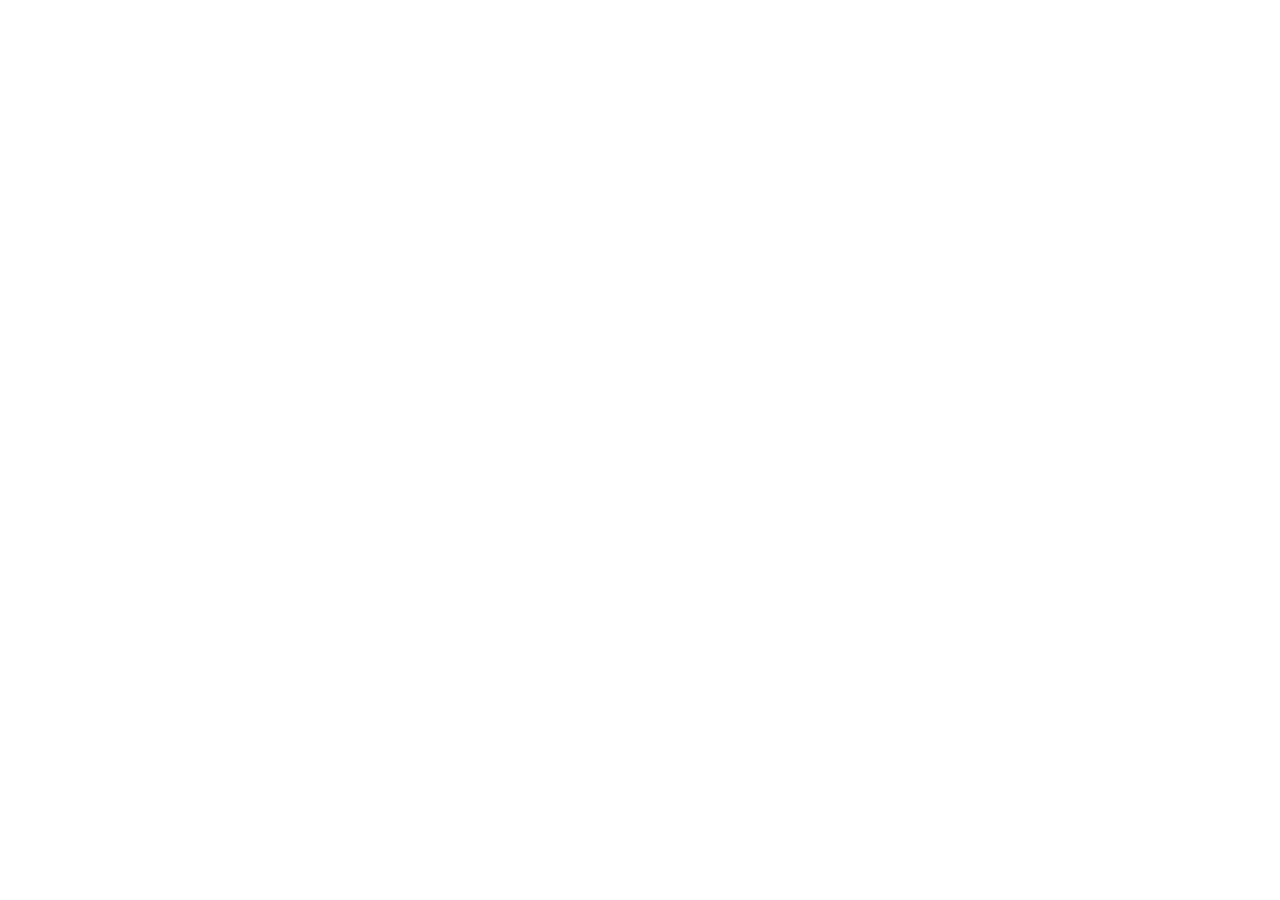
==== index.html @ 6aa42a04 "Do Map , Set , WeakMap , WeakSet" ====
<!doctype html>
<html lang="en">
<head>
    <meta charset="UTF-8">
    <meta name="viewport"
          content="width=device-width, user-scalable=no, initial-scale=1.0, maximum-scale=1.0, minimum-scale=1.0">
    <meta http-equiv="X-UA-Compatible" content="ie=edge">
    <title>Document</title>
</head>
<body>

<script src="./js/map.js"></script>
<script src="./js/set.js"></script>
<script src="./js/weak-map.js"></script>
<script src="./js/weak-set.js"></script>
</body>
</html>
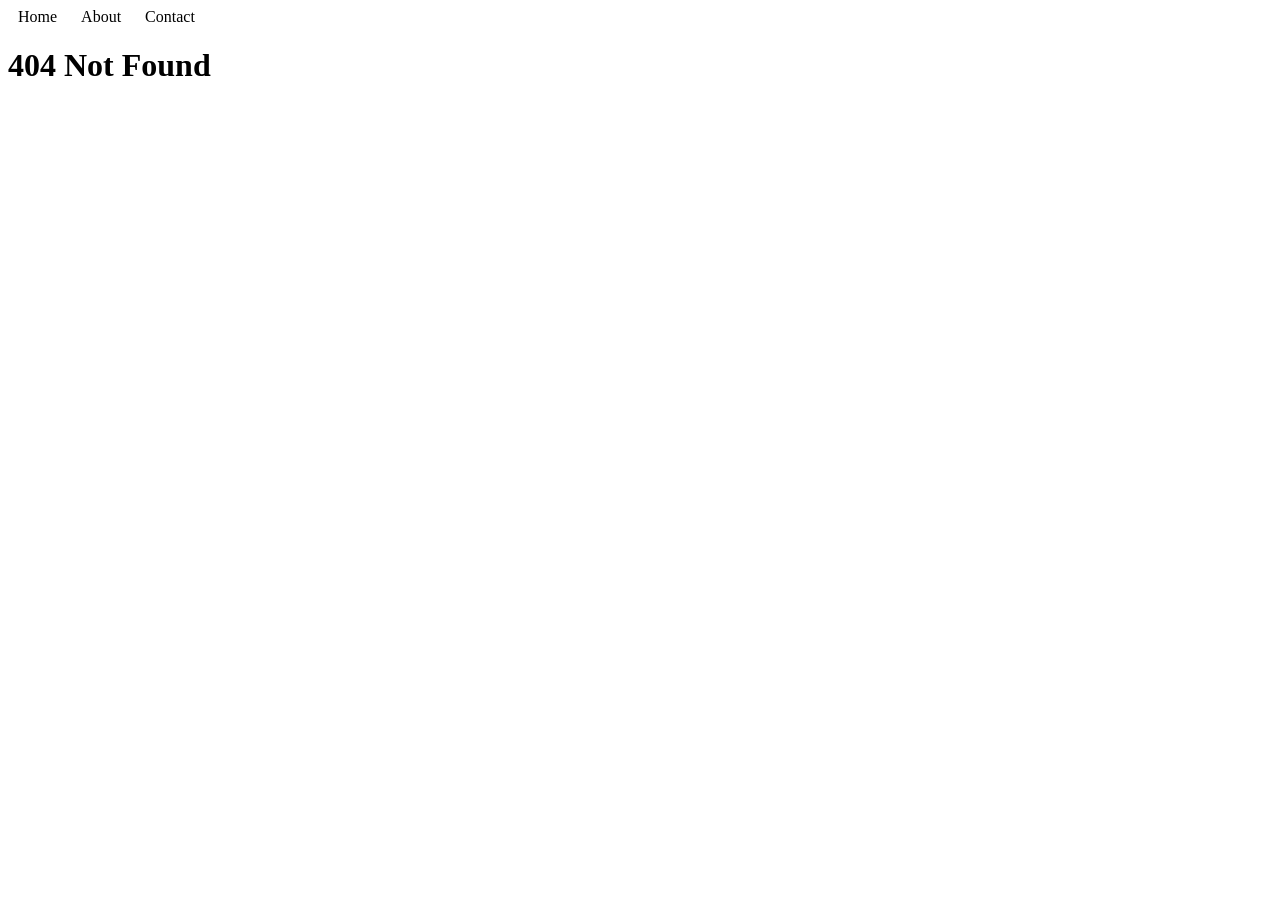
==== commit b0bdfa51: "Navigation at site" ====
--- a/index.html
+++ b/index.html
@@ -6,12 +6,27 @@
           content="width=device-width, user-scalable=no, initial-scale=1.0, maximum-scale=1.0, minimum-scale=1.0">
     <meta http-equiv="X-UA-Compatible" content="ie=edge">
     <title>Document</title>
+    <style>
+        nav a {
+            padding: 10px;
+            text-decoration: none;
+            color: black;
+        }
+        nav a.active {
+            font-weight: bold;
+            color: blue;
+        }
+    </style>
 </head>
 <body>
+    <nav>
+        <a href="/home">Home</a>
+        <a href="/about">About</a>
+        <a href="/contact">Contact</a>
+    </nav>
 
-<script src="./js/map.js"></script>
-<script src="./js/set.js"></script>
-<script src="./js/weak-map.js"></script>
-<script src="./js/weak-set.js"></script>
+    <main id="content"></main>
+
+<script src="./js/script.js"></script>
 </body>
 </html>
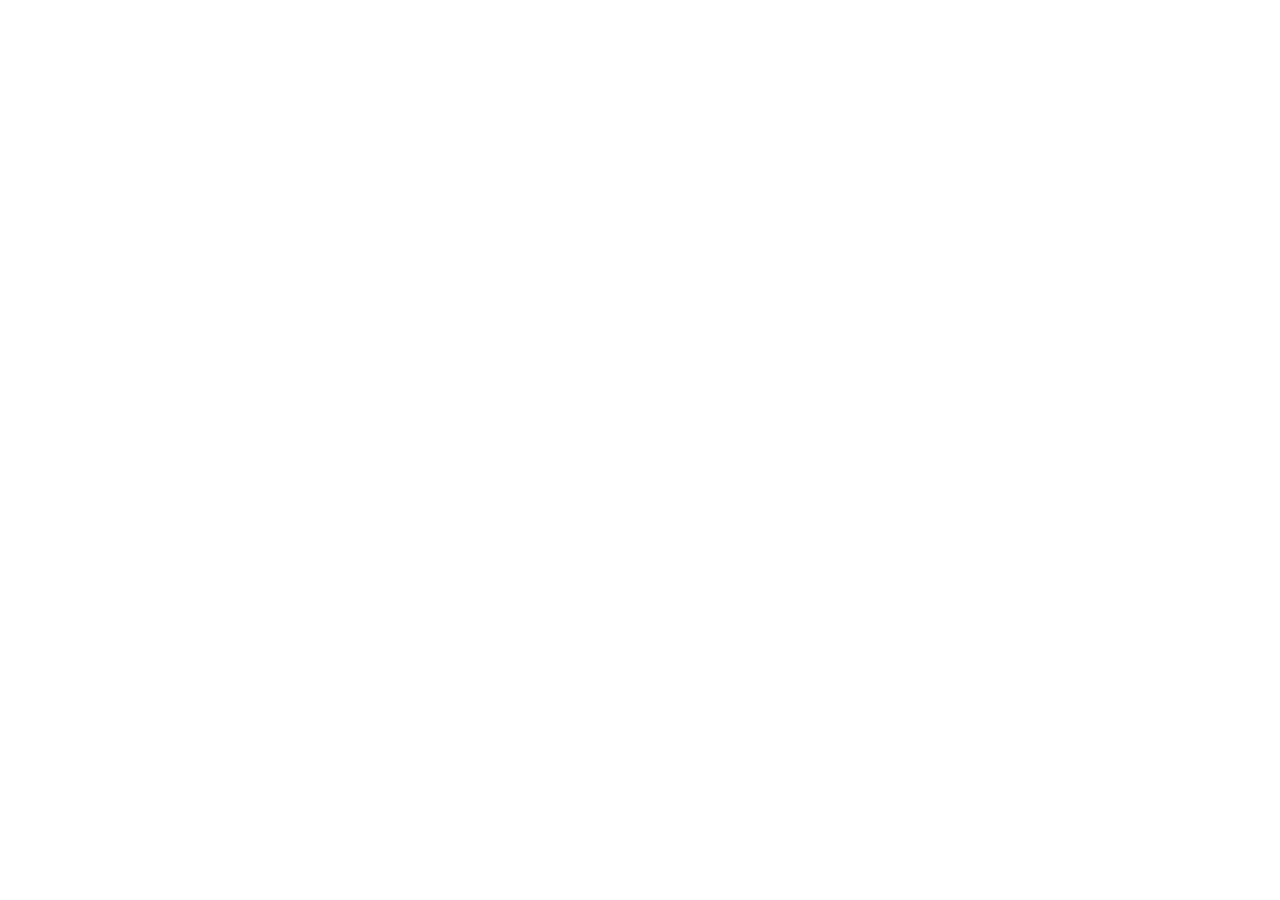
==== commit f2d4921f: "Parsed url" ====
--- a/index.html
+++ b/index.html
@@ -6,26 +6,9 @@
           content="width=device-width, user-scalable=no, initial-scale=1.0, maximum-scale=1.0, minimum-scale=1.0">
     <meta http-equiv="X-UA-Compatible" content="ie=edge">
     <title>Document</title>
-    <style>
-        nav a {
-            padding: 10px;
-            text-decoration: none;
-            color: black;
-        }
-        nav a.active {
-            font-weight: bold;
-            color: blue;
-        }
-    </style>
 </head>
 <body>
-    <nav>
-        <a href="/home">Home</a>
-        <a href="/about">About</a>
-        <a href="/contact">Contact</a>
-    </nav>
 
-    <main id="content"></main>
 
 <script src="./js/script.js"></script>
 </body>
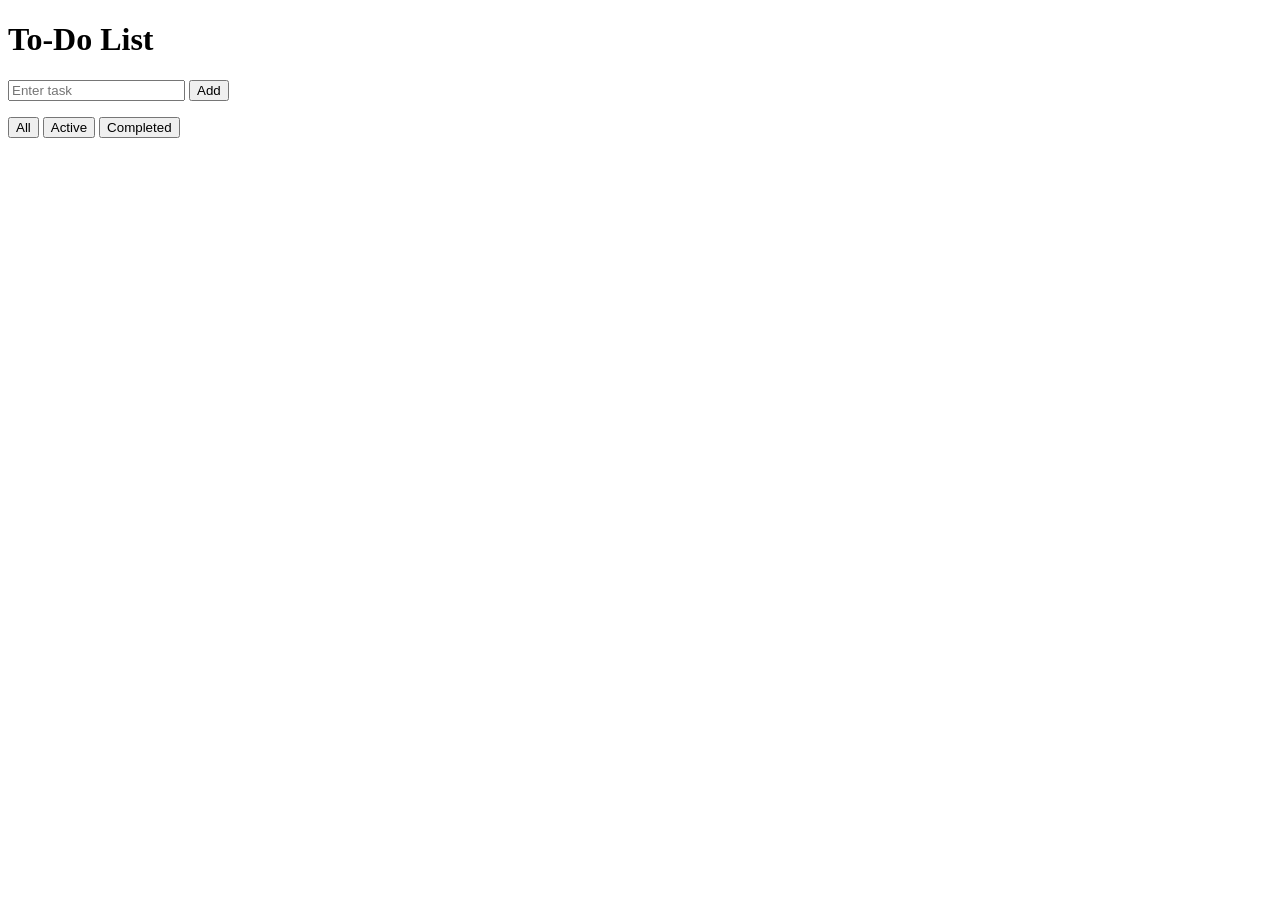
==== commit aeb4a200: "Alternative to do list" ====
--- a/index.html
+++ b/index.html
@@ -6,9 +6,28 @@
           content="width=device-width, user-scalable=no, initial-scale=1.0, maximum-scale=1.0, minimum-scale=1.0">
     <meta http-equiv="X-UA-Compatible" content="ie=edge">
     <title>Document</title>
+    <style>
+        .completed {
+            text-decoration: line-through;
+            color: gray;
+        }
+    </style>
 </head>
 <body>
+    <h1>To-Do List</h1>
 
+    <input type="text" id="taskInput" placeholder="Enter task">
+    <button id="addBtn">Add</button>
+
+    <ul id="taskList"></ul>
+
+    <p id="counter"></p>
+
+     <div>
+        <button data-filter="all">All</button>
+        <button data-filter="active">Active</button>
+        <button data-filter="completed">Completed</button>
+     </div>
 
 <script src="./js/script.js"></script>
 </body>
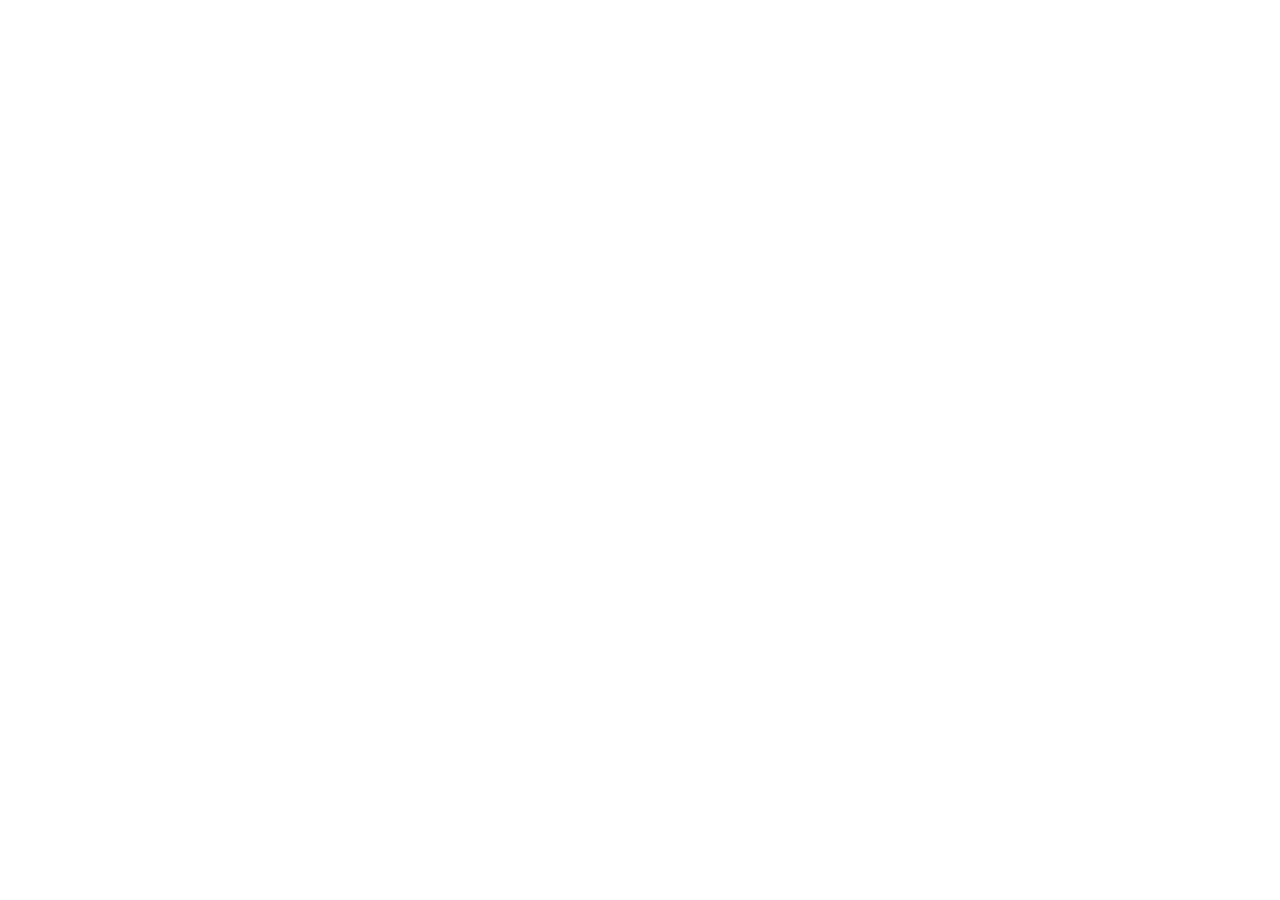
==== commit 46677865: "Event simulation" ====
--- a/index.html
+++ b/index.html
@@ -6,28 +6,8 @@
           content="width=device-width, user-scalable=no, initial-scale=1.0, maximum-scale=1.0, minimum-scale=1.0">
     <meta http-equiv="X-UA-Compatible" content="ie=edge">
     <title>Document</title>
-    <style>
-        .completed {
-            text-decoration: line-through;
-            color: gray;
-        }
-    </style>
 </head>
 <body>
-    <h1>To-Do List</h1>
-
-    <input type="text" id="taskInput" placeholder="Enter task">
-    <button id="addBtn">Add</button>
-
-    <ul id="taskList"></ul>
-
-    <p id="counter"></p>
-
-     <div>
-        <button data-filter="all">All</button>
-        <button data-filter="active">Active</button>
-        <button data-filter="completed">Completed</button>
-     </div>
 
 <script src="./js/script.js"></script>
 </body>
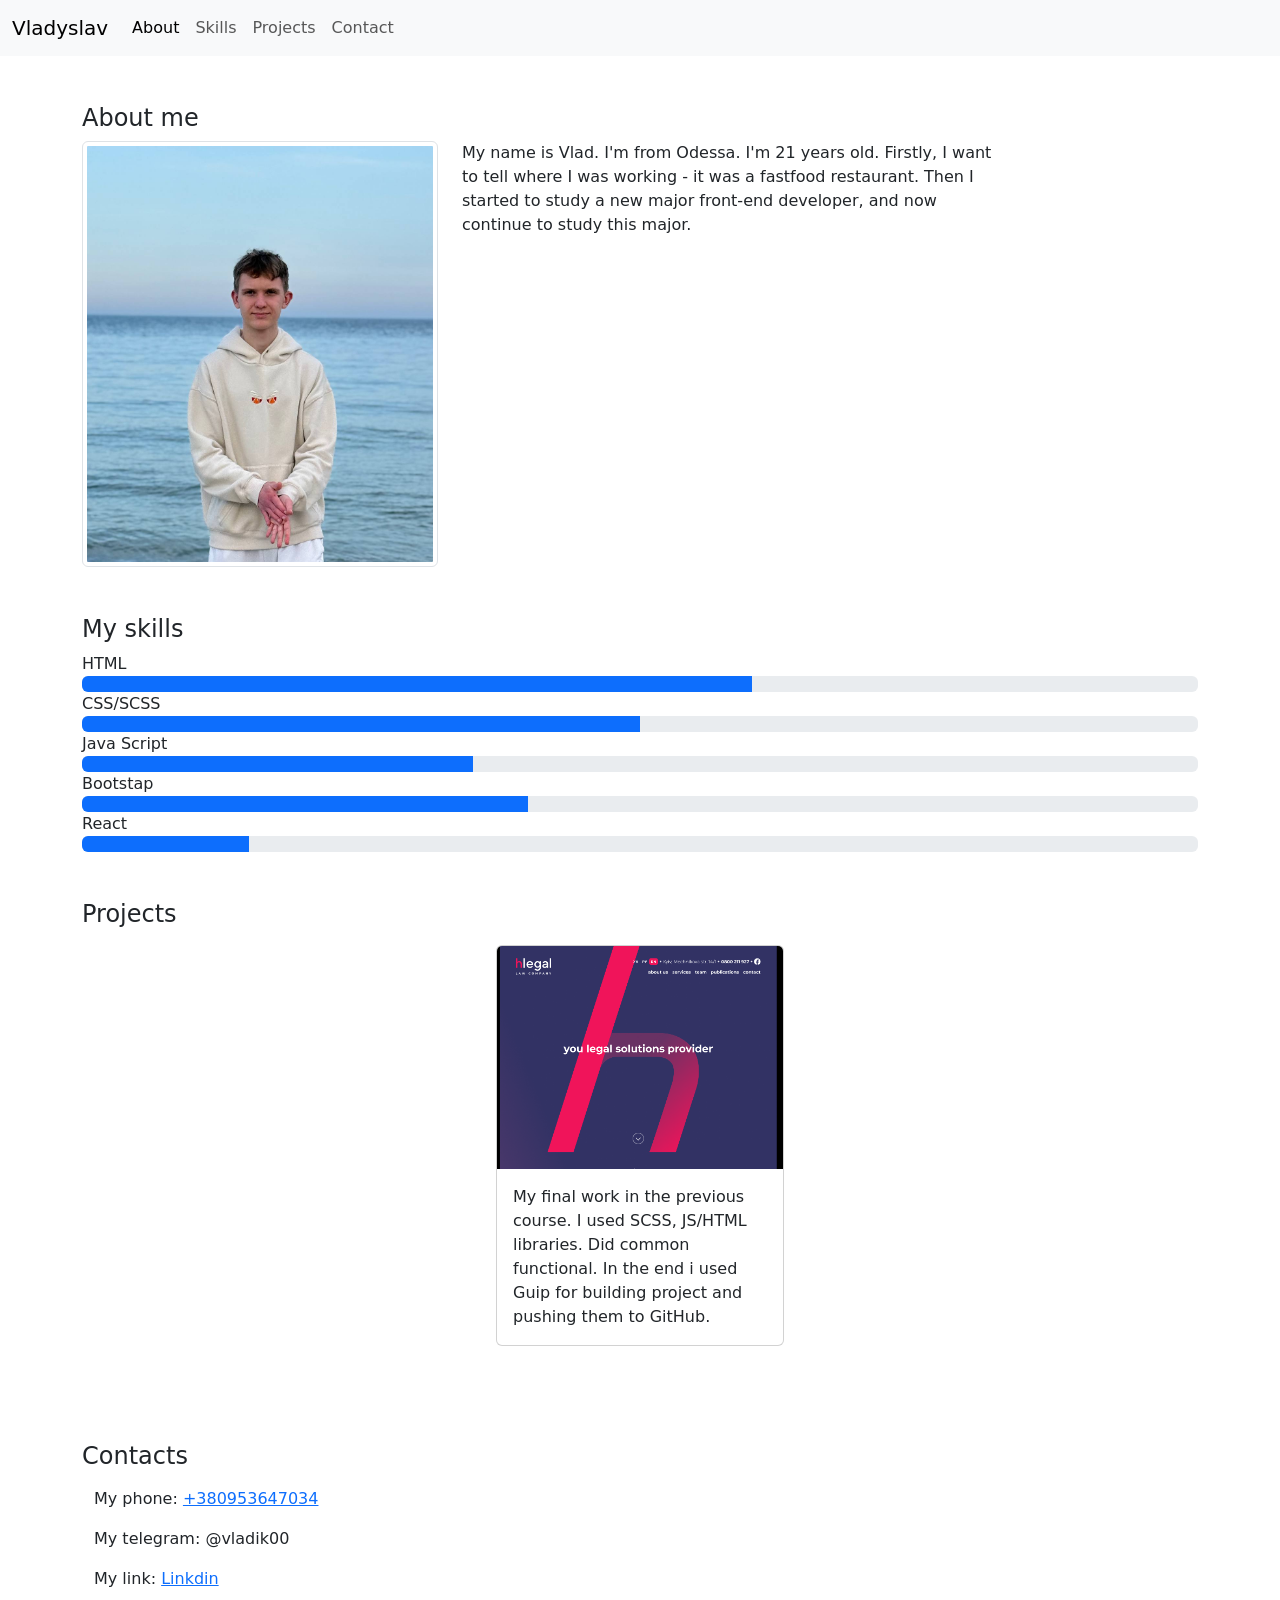
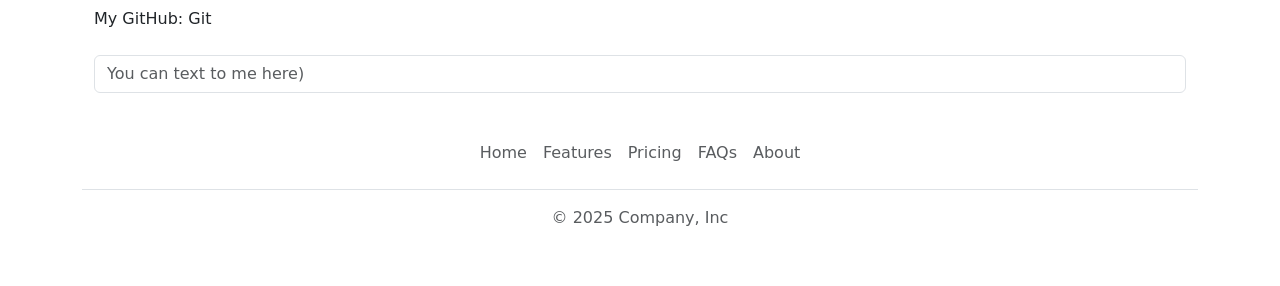
==== commit e56db929: "My summary's website" ====
--- a/index.html
+++ b/index.html
@@ -5,10 +5,96 @@
     <meta name="viewport"
           content="width=device-width, user-scalable=no, initial-scale=1.0, maximum-scale=1.0, minimum-scale=1.0">
     <meta http-equiv="X-UA-Compatible" content="ie=edge">
+    <link href="https://cdn.jsdelivr.net/npm/bootstrap@5.3.8/dist/css/bootstrap.min.css" rel="stylesheet" integrity="sha384-sRIl4kxILFvY47J16cr9ZwB07vP4J8+LH7qKQnuqkuIAvNWLzeN8tE5YBujZqJLB" crossorigin="anonymous">
     <title>Document</title>
 </head>
 <body>
+        <nav class="navbar navbar-expand-lg bg-body-tertiary">
+            <div class="container-fluid">
+                <a class="navbar-brand" href="#">Vladyslav</a>
+                <button class="navbar-toggler" type="button" data-bs-toggle="collapse" data-bs-target="#navbarNavAltMarkup" aria-controls="navbarNavAltMarkup" aria-expanded="false" aria-label="Toggle navigation">
+                    <span class="navbar-toggler-icon"></span>
+                </button>
+                <div class="collapse navbar-collapse" id="navbarNavAltMarkup">
+                    <div class="navbar-nav">
+                        <a class="nav-link active" aria-current="page" href="#about">About</a>
+                        <a class="nav-link" href="#skills">Skills</a>
+                        <a class="nav-link" href="#projects">Projects</a>
+                        <a class="nav-link" href="#contacts">Contact</a>
+                    </div>
+                </div>
+            </div>
+        </nav>
+        <div class="container mt-5">
+            <div class="row">
+                <div class="col-9" id="about"><h4>About me</h4></div>
+                <div class="col-4">
+                    <img src="./images/me.jpg" class="img-thumbnail" alt="my photo">
+                </div>
+                <div class="col-6">My name is Vlad. I'm from Odessa. I'm 21 years old. Firstly, I want to tell where I was working - it was a fastfood restaurant. Then I started to study a new major front-end developer, and now continue to study this major.</div>
+            </div>
+        </div>
 
-<script src="./js/script.js"></script>
+        <div class="container-md mt-5" id="skills">
+            <h4>My skills</h4>
+            <span>HTML</span>
+            <div class="progress" role="progressbar" aria-label="Basic example" aria-valuenow="60" aria-valuemin="0" aria-valuemax="100">
+                <div class="progress-bar" style="width: 60%"></div>
+            </div>
+            <span>CSS/SCSS</span>
+            <div class="progress" role="progressbar" aria-label="Basic example" aria-valuenow="50" aria-valuemin="0" aria-valuemax="100">
+                <div class="progress-bar" style="width: 50%"></div>
+            </div>
+            <span>Java Script</span>
+            <div class="progress" role="progressbar" aria-label="Basic example" aria-valuenow="35" aria-valuemin="0" aria-valuemax="100">
+                <div class="progress-bar" style="width: 35%"></div>
+            </div>
+            <span>Bootstap</span>
+            <div class="progress" role="progressbar" aria-label="Basic example" aria-valuenow="40" aria-valuemin="0" aria-valuemax="100">
+                <div class="progress-bar" style="width: 40%"></div>
+            </div>
+            <span>React</span>
+            <div class="progress" role="progressbar" aria-label="Basic example" aria-valuenow="15" aria-valuemin="0" aria-valuemax="100">
+                <div class="progress-bar" style="width: 15%"></div>
+            </div>
+        </div>
+
+
+        <div class="container-md mt-5" id="projects">
+            <h4>Projects</h4>
+            <div class="d-flex justify-content-center mt-3 gap-5">
+                <div class="card" style="width: 18rem;">
+                    <img src="./images/first.png" class="card-img-top" alt="...">
+                    <div class="card-body">
+                        <p class="card-text">My final work in the previous course. I used SCSS, JS/HTML libraries. Did common functional. In the end i used Guip for building project and pushing them to GitHub.  </p>
+                    </div>
+                </div>
+            </div>
+        </div>
+
+        <div class="container-md mt-5 pt-5" id="contacts">
+            <h4>Contacts</h4>
+            <div class="container-md d-flex flex-column gap-3 mt-3">
+                <span>My phone: <a href="tel: +380953647034">+380953647034</a></span>
+                <span>My telegram: <a>@vladik00</a></span>
+                <span>My link: <a href="https://www.linkedin.com/in/vlad-levchuk1?utm_source=share&utm_campaign=share_via&utm_content=profile&utm_medium=ios_app">Linkdin</a></span>
+                <span>My GitHub: <a href="https://github.com/Vlad106"></a>Git</span>
+                <input class="form-control mt-2" type="text" placeholder="You can text to me here)" aria-label="default input example">
+            </div>
+        </div>
+
+        <div class="container">
+            <footer class="py-3 my-4">
+                <ul class="nav justify-content-center border-bottom pb-3 mb-3">
+                    <li class="nav-item"><a href="#" class="nav-link px-2 text-body-secondary">Home</a></li>
+                    <li class="nav-item"><a href="#" class="nav-link px-2 text-body-secondary">Features</a></li>
+                    <li class="nav-item"><a href="#" class="nav-link px-2 text-body-secondary">Pricing</a></li>
+                    <li class="nav-item"><a href="#" class="nav-link px-2 text-body-secondary">FAQs</a></li>
+                    <li class="nav-item"><a href="#" class="nav-link px-2 text-body-secondary">About</a></li>
+                </ul>
+                <p class="text-center text-body-secondary">© 2025 Company, Inc</p></footer>
+        </div>
+
+        <script src="https://cdn.jsdelivr.net/npm/bootstrap@5.3.8/dist/js/bootstrap.bundle.min.js" integrity="sha384-FKyoEForCGlyvwx9Hj09JcYn3nv7wiPVlz7YYwJrWVcXK/BmnVDxM+D2scQbITxI" crossorigin="anonymous"></script>
 </body>
 </html>
